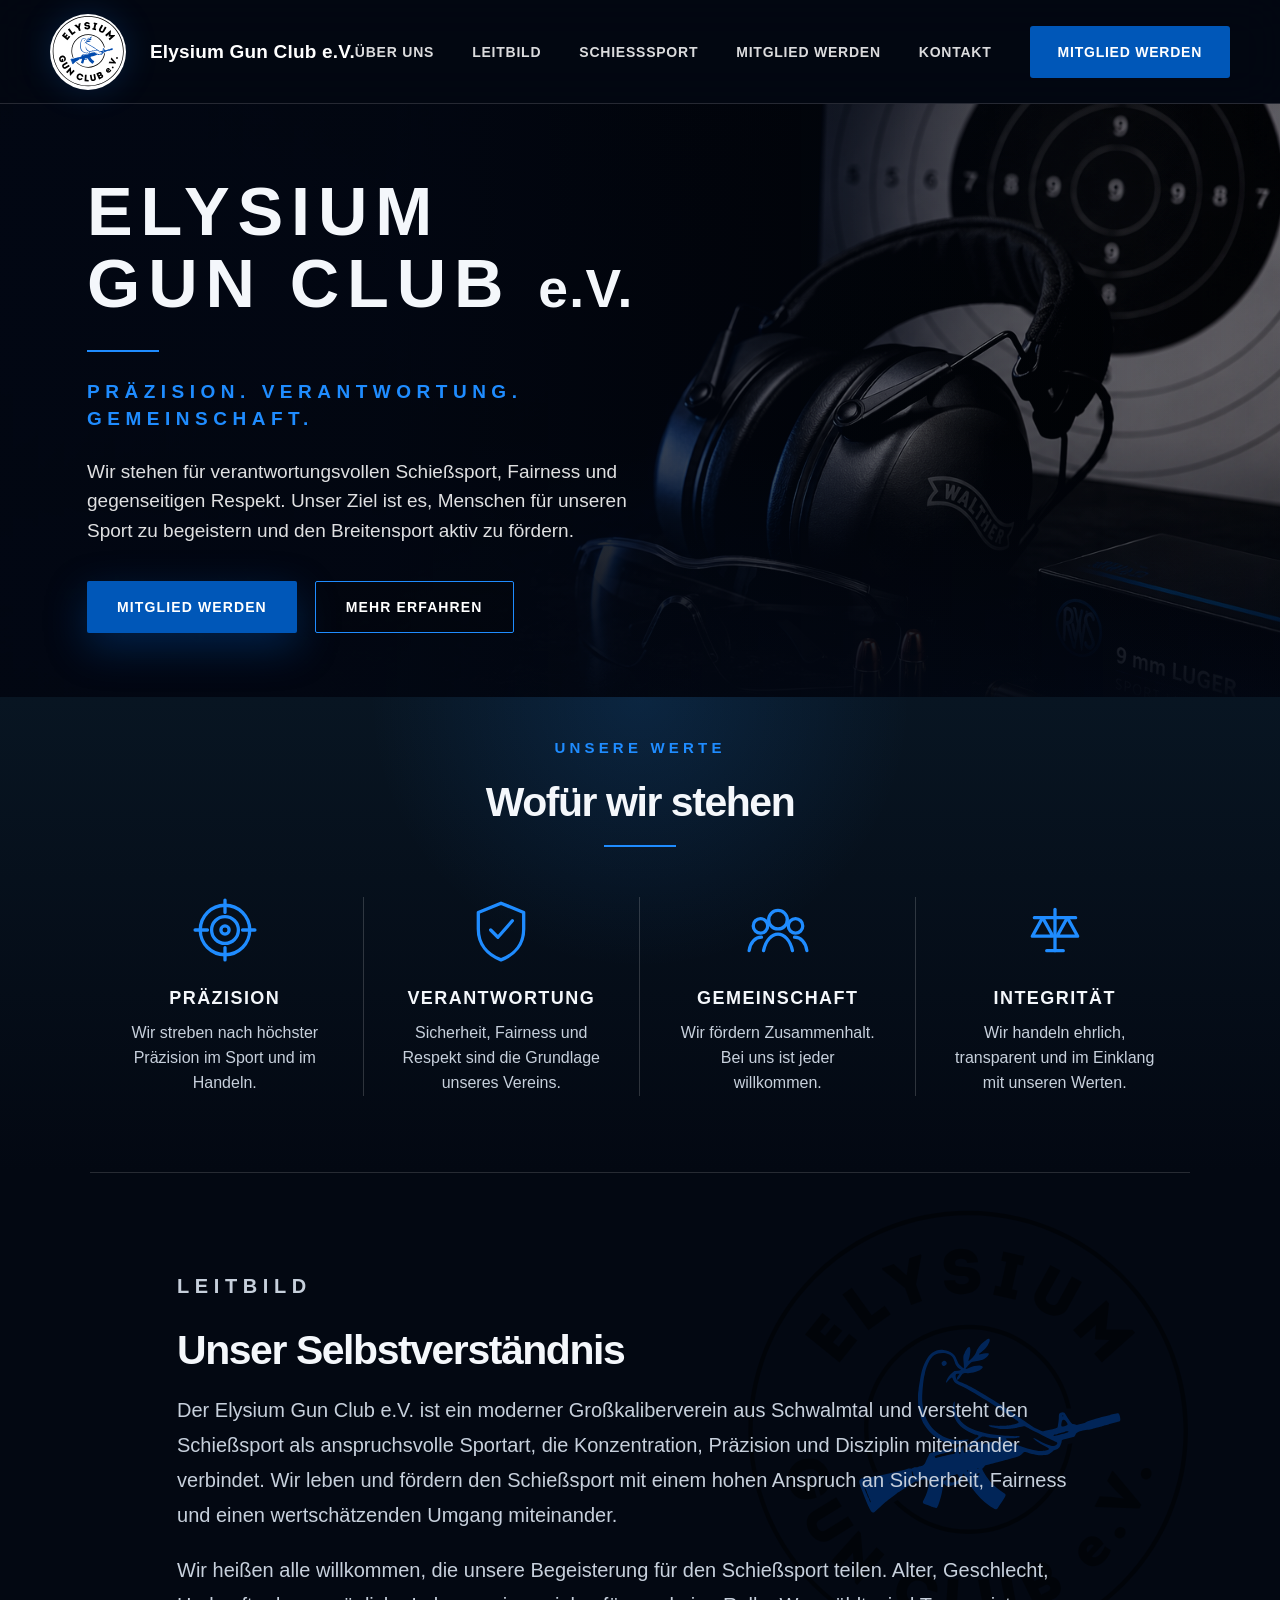
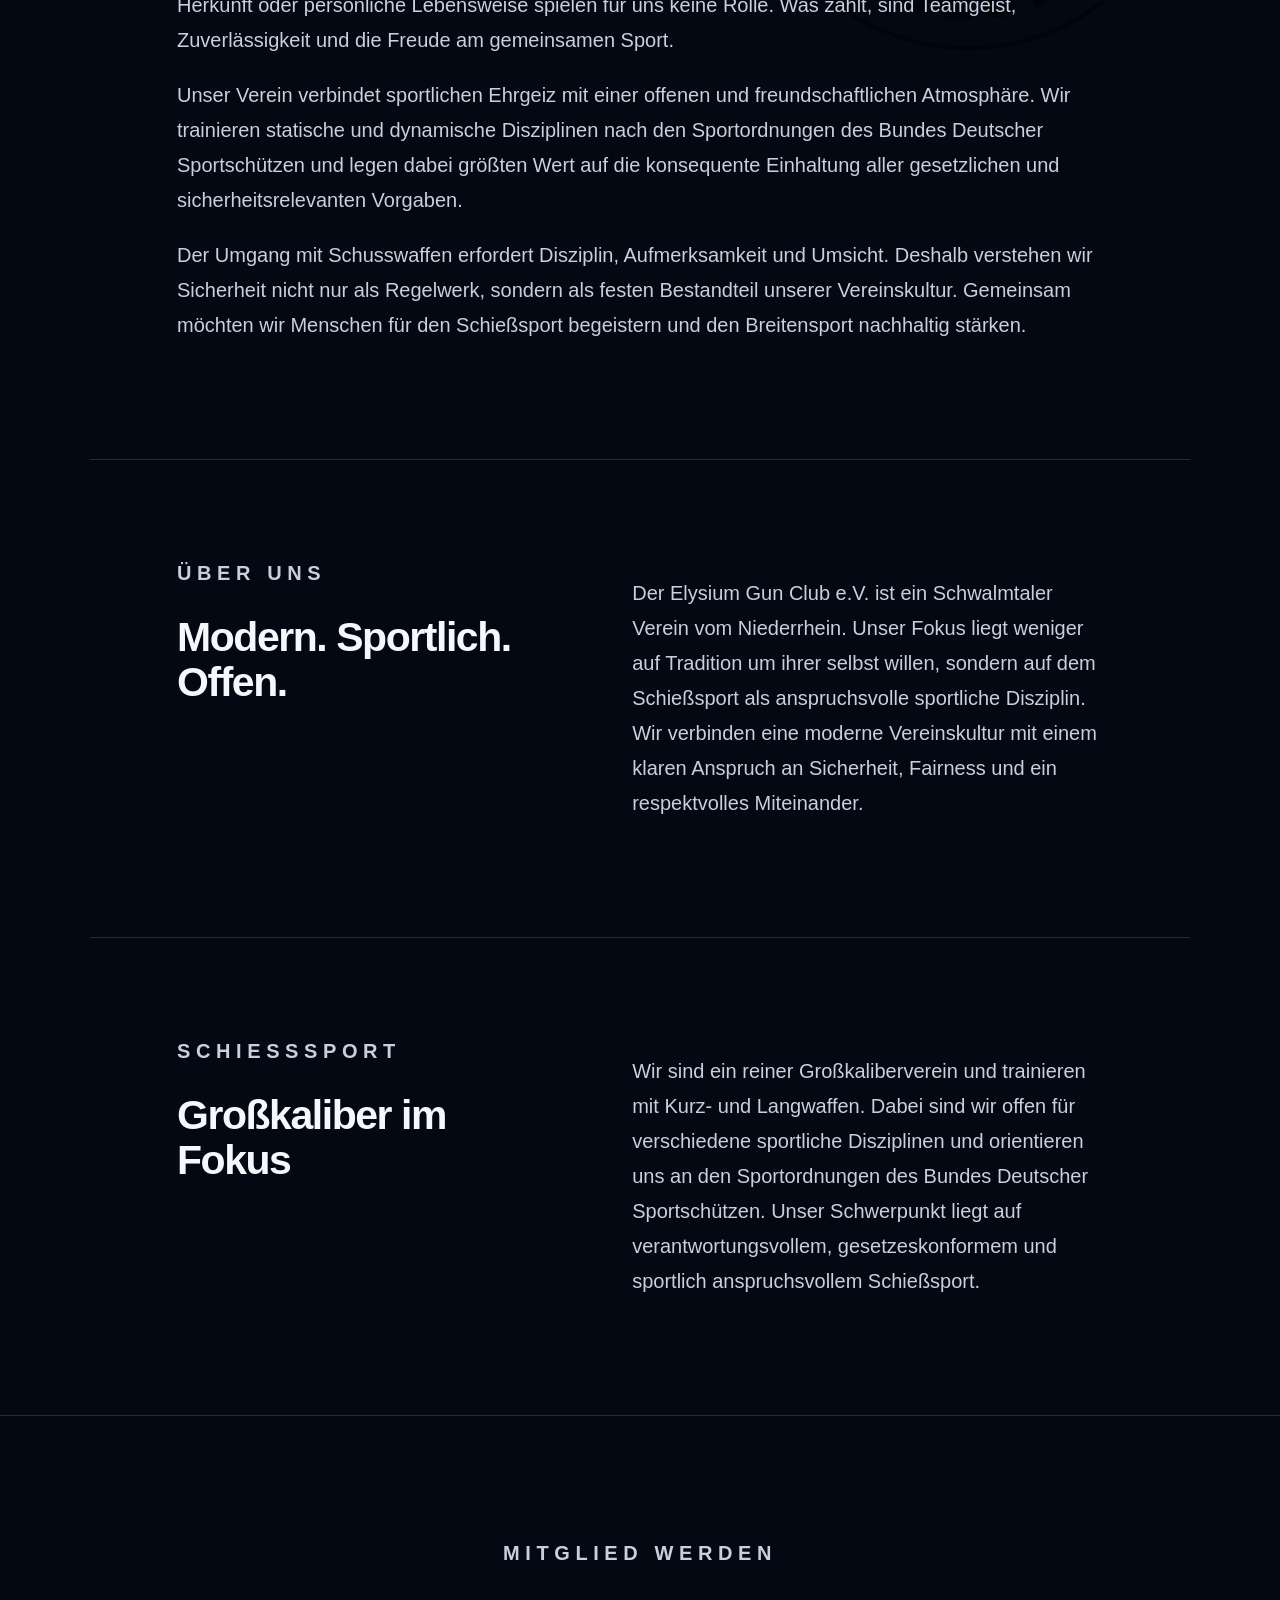
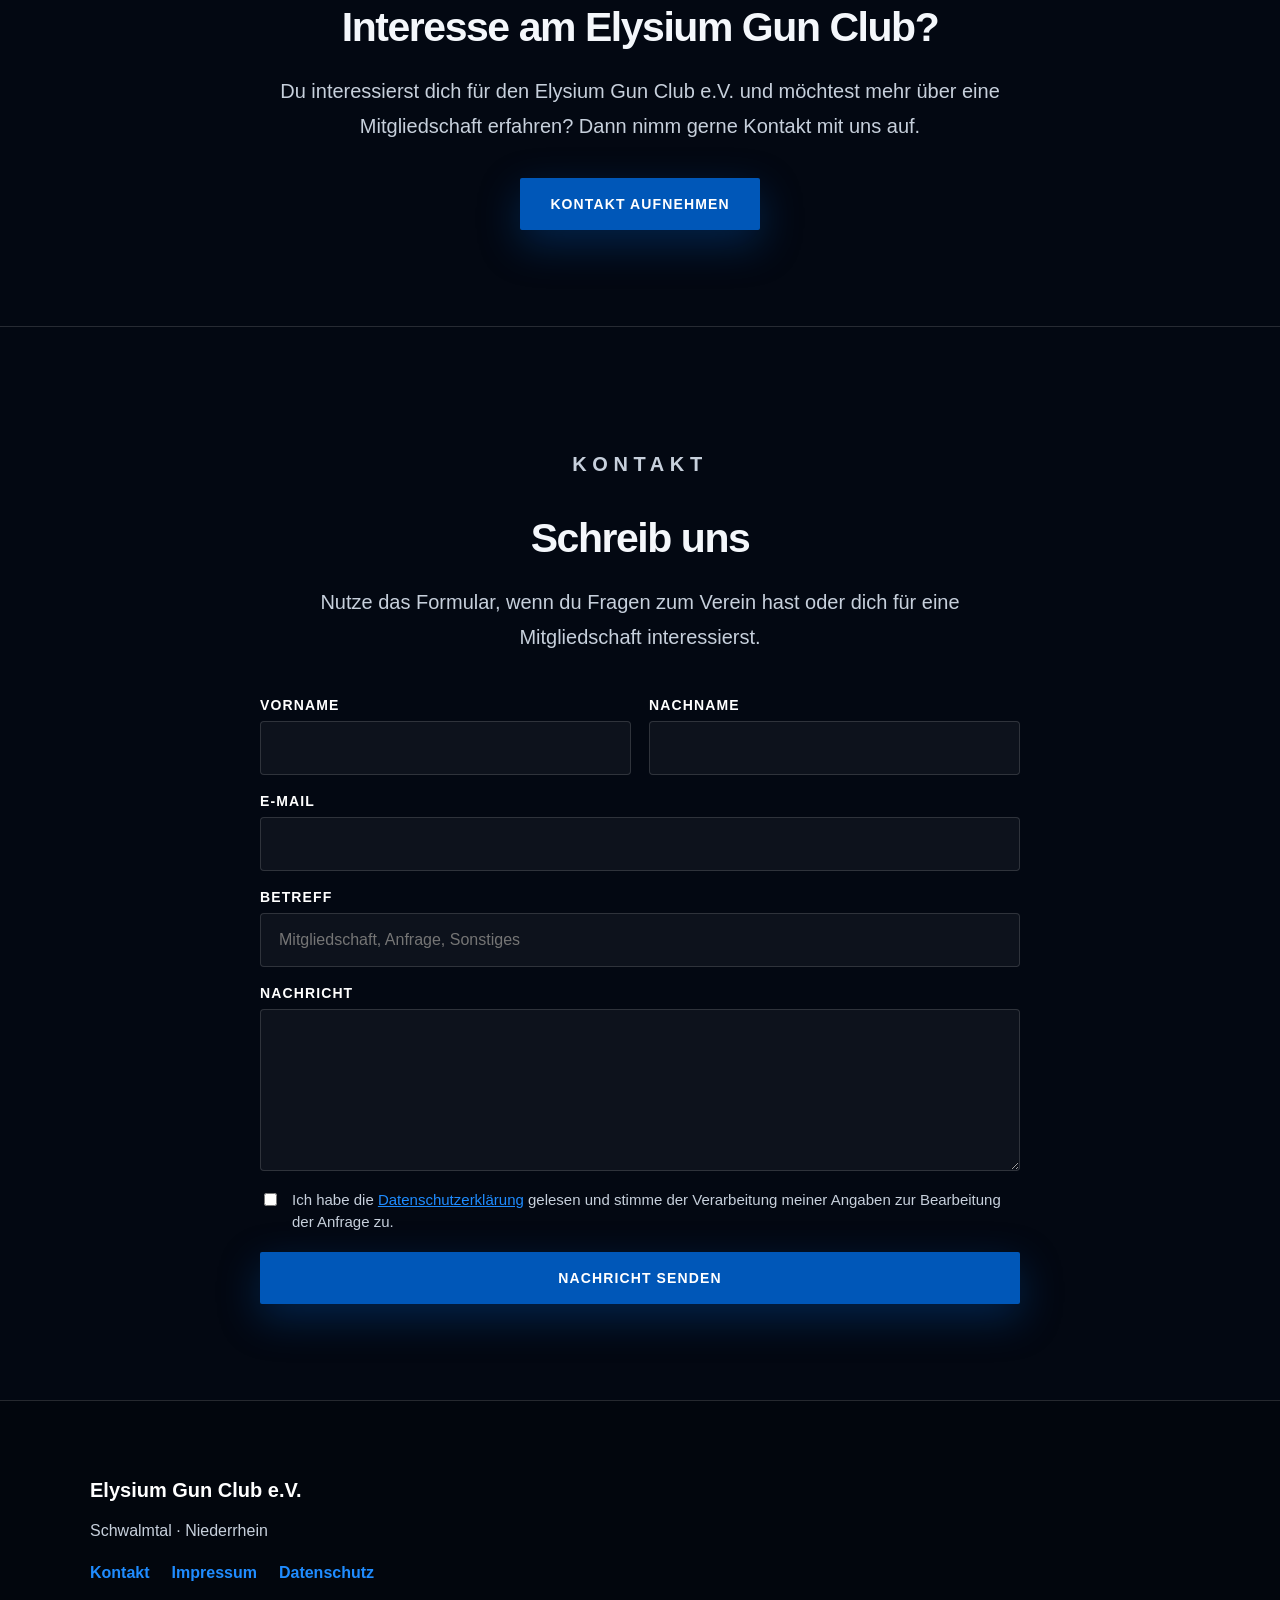
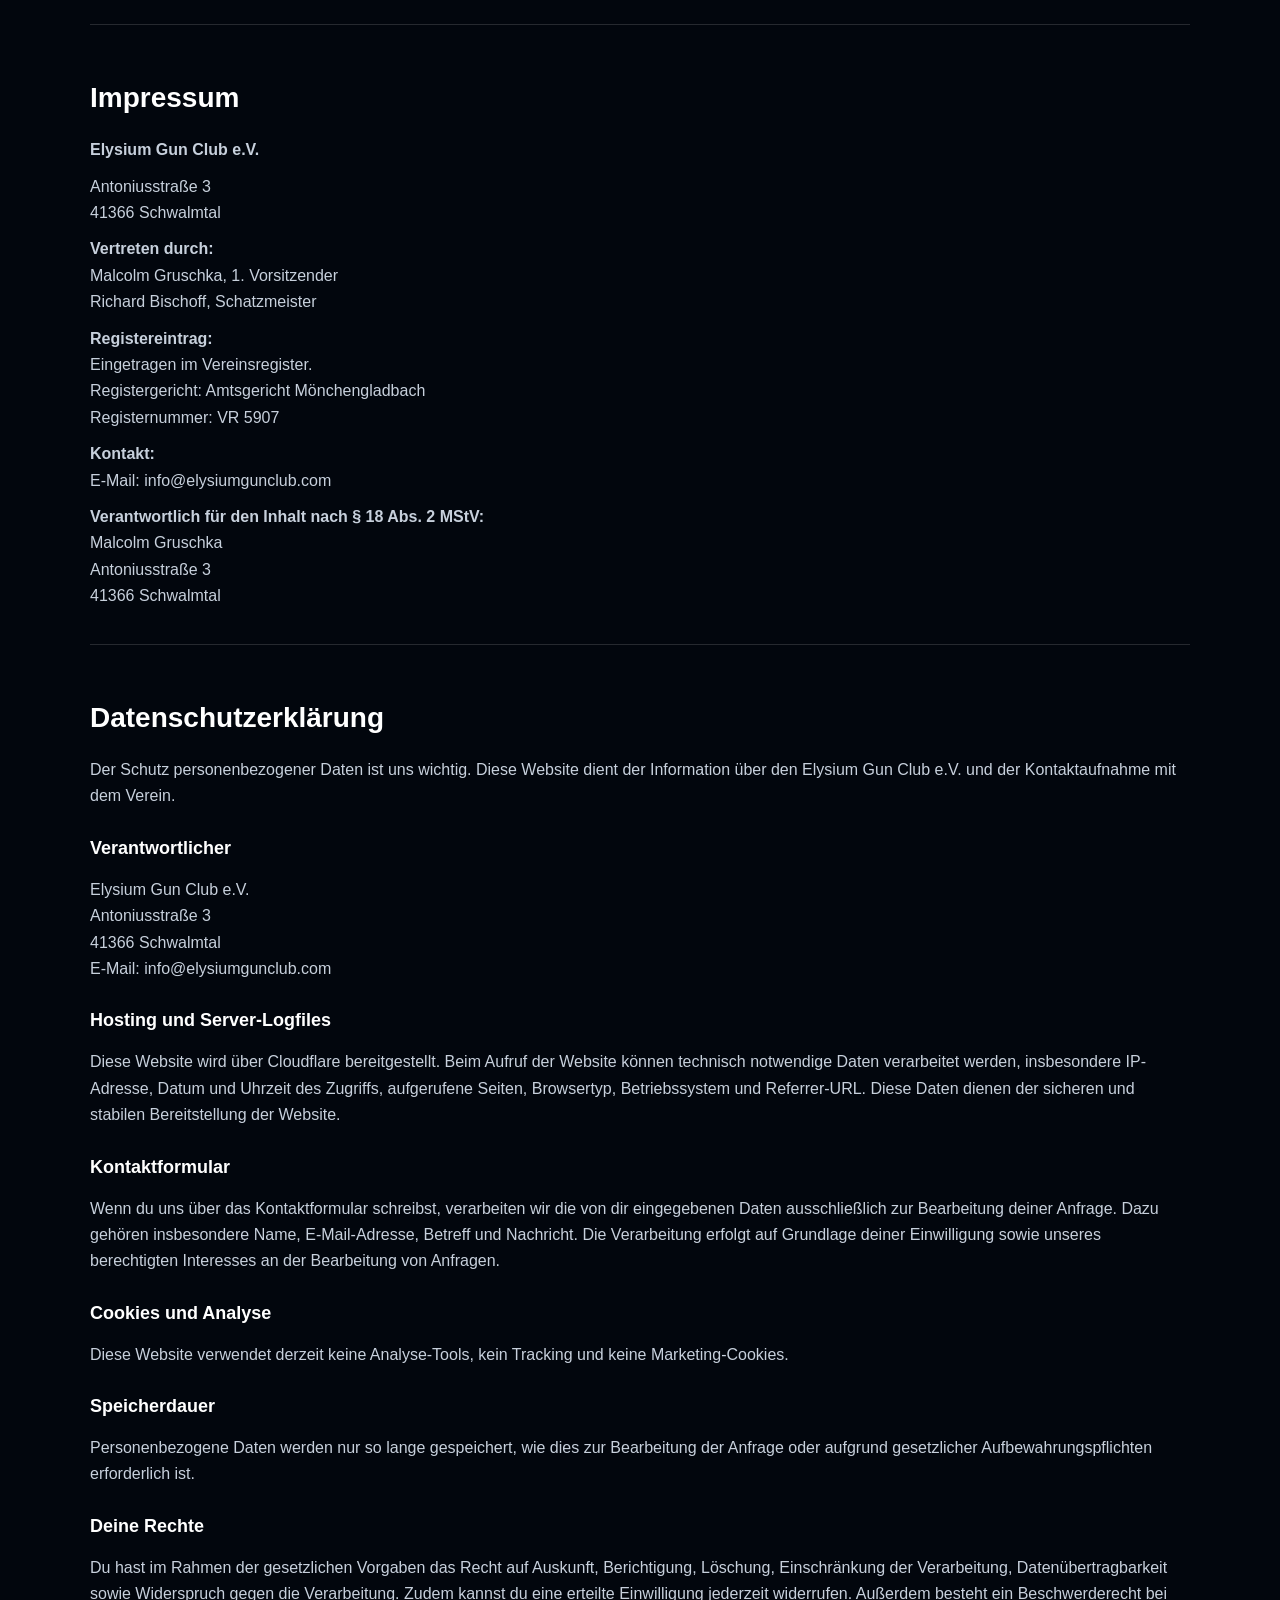
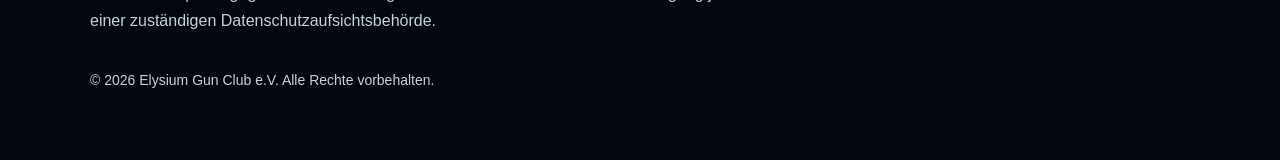
==== index.html @ 8d3fcb97 "Erste Version der Website" ====
<!DOCTYPE html>
<html lang="de">
<head>
  <meta charset="UTF-8" />
  <meta name="viewport" content="width=device-width, initial-scale=1.0" />
  <title>Elysium Gun Club e.V.</title>
  <link rel="icon" type="image/svg+xml" href="images/logo.svg?v=2">
<link rel="alternate icon" type="image/png" href="images/logo.png?v=2">
<link rel="apple-touch-icon" href="images/logo.png?v=2">

<meta property="og:title" content="Elysium Gun Club e.V.">
<meta property="og:description" content="Moderner Großkaliberverein aus Schwalmtal. Präzision. Verantwortung. Gemeinschaft.">
<meta property="og:image" content="https://elysiumgunclub.com/images/hero.webp">
<meta property="og:type" content="website">
<meta property="og:url" content="https://elysiumgunclub.com">
  <meta name="description" content="Elysium Gun Club e.V. – moderner Großkaliberverein aus Schwalmtal am Niederrhein." />
  <link rel="stylesheet" href="css/style.css" />
</head>

<body>
  <header class="site-header">
    <a href="#start" class="brand">
      <span class="brand-logo">
        <img src="images/logo.svg" alt="Logo des Elysium Gun Club e.V." />
      </span>
      <span class="brand-text">Elysium Gun Club e.V.</span>
    </a>

    <nav class="site-nav" aria-label="Hauptnavigation">
      <a href="#ueber-uns">Über uns</a>
      <a href="#leitbild">Leitbild</a>
      <a href="#schiesssport">Schießsport</a>
      <a href="#mitglied-werden">Mitglied werden</a>
      <a href="#kontakt">Kontakt</a>
      <a href="#kontakt" class="nav-button">Mitglied werden</a>
    </nav>
  </header>

  <main>
    <section id="start" class="hero">
      <div class="hero-media">
        <img src="images/hero.webp" alt="Schießsportausrüstung mit Zielscheibe, Gehörschutz und Schutzbrille" />
      </div>

      <div class="hero-content">
        <h1>ELYSIUM<br>GUN CLUB <span>e.V.</span></h1>
        <div class="hero-line"></div>

        <p class="hero-claim">Präzision. Verantwortung. Gemeinschaft.</p>

        <p class="hero-text">
          Wir stehen für verantwortungsvollen Schießsport, Fairness und gegenseitigen Respekt.
          Unser Ziel ist es, Menschen für unseren Sport zu begeistern und den Breitensport aktiv zu fördern.
        </p>

        <div class="hero-actions">
          <a href="#kontakt" class="button button-primary">Mitglied werden</a>
          <a href="#leitbild" class="button button-secondary">Mehr erfahren</a>
        </div>
      </div>
    </section>

    <section class="values">
      <p class="section-kicker">Unsere Werte</p>
      <h2>Wofür wir stehen</h2>
      <div class="section-line"></div>

      <div class="value-grid">
        <article class="value-card">
          <div class="value-icon">
            <svg viewBox="0 0 64 64" aria-hidden="true">
              <circle cx="32" cy="32" r="24"></circle>
              <circle cx="32" cy="32" r="13"></circle>
              <circle cx="32" cy="32" r="4"></circle>
              <path d="M32 3v12M32 49v12M3 32h12M49 32h12"></path>
            </svg>
          </div>
          <h3>Präzision</h3>
          <p>Wir streben nach höchster Präzision im Sport und im Handeln.</p>
        </article>

        <article class="value-card">
          <div class="value-icon">
            <svg viewBox="0 0 64 64" aria-hidden="true">
              <path d="M32 6l22 9v16c0 15-9 25-22 30C19 56 10 46 10 31V15l22-9z"></path>
              <path d="M22 32l7 7 14-16"></path>
            </svg>
          </div>
          <h3>Verantwortung</h3>
          <p>Sicherheit, Fairness und Respekt sind die Grundlage unseres Vereins.</p>
        </article>

        <article class="value-card">
          <div class="value-icon">
            <svg viewBox="0 0 64 64" aria-hidden="true">
              <circle cx="32" cy="22" r="9"></circle>
              <circle cx="15" cy="28" r="7"></circle>
              <circle cx="49" cy="28" r="7"></circle>
              <path d="M18 52c2-10 8-16 14-16s12 6 14 16"></path>
              <path d="M4 52c1-8 6-13 12-13"></path>
              <path d="M60 52c-1-8-6-13-12-13"></path>
            </svg>
          </div>
          <h3>Gemeinschaft</h3>
          <p>Wir fördern Zusammenhalt. Bei uns ist jeder willkommen.</p>
        </article>

        <article class="value-card">
          <div class="value-icon">
            <svg viewBox="0 0 64 64" aria-hidden="true">
              <path d="M12 20h40"></path>
              <path d="M32 12v40"></path>
              <path d="M20 20l-10 18h20L20 20z"></path>
              <path d="M44 20l-10 18h20L44 20z"></path>
              <path d="M24 52h16"></path>
            </svg>
          </div>
          <h3>Integrität</h3>
          <p>Wir handeln ehrlich, transparent und im Einklang mit unseren Werten.</p>
        </article>
      </div>
    </section>

    <section id="leitbild" class="content-section">
        <img class="section-watermark" src="images/logo.svg" alt="" aria-hidden="true" />
      <p class="section-kicker">Leitbild</p>
      <h2>Unser Selbstverständnis</h2>

      <p>
        Der Elysium Gun Club e.V. ist ein moderner Großkaliberverein aus Schwalmtal und versteht den Schießsport
        als anspruchsvolle Sportart, die Konzentration, Präzision und Disziplin miteinander verbindet.
        Wir leben und fördern den Schießsport mit einem hohen Anspruch an Sicherheit, Fairness und einen wertschätzenden Umgang miteinander.
      </p>

      <p>
        Wir heißen alle willkommen, die unsere Begeisterung für den Schießsport teilen. Alter, Geschlecht,
        Herkunft oder persönliche Lebensweise spielen für uns keine Rolle. Was zählt, sind Teamgeist,
        Zuverlässigkeit und die Freude am gemeinsamen Sport.
      </p>

      <p>
        Unser Verein verbindet sportlichen Ehrgeiz mit einer offenen und freundschaftlichen Atmosphäre.
        Wir trainieren statische und dynamische Disziplinen nach den Sportordnungen des Bundes Deutscher Sportschützen
        und legen dabei größten Wert auf die konsequente Einhaltung aller gesetzlichen und sicherheitsrelevanten Vorgaben.
      </p>

      <p>
        Der Umgang mit Schusswaffen erfordert Disziplin, Aufmerksamkeit und Umsicht.
        Deshalb verstehen wir Sicherheit nicht nur als Regelwerk, sondern als festen Bestandteil unserer Vereinskultur.
        Gemeinsam möchten wir Menschen für den Schießsport begeistern und den Breitensport nachhaltig stärken.
      </p>
    </section>

    <section id="ueber-uns" class="content-section split-section">
      <div>
        <p class="section-kicker">Über uns</p>
        <h2>Modern. Sportlich. Offen.</h2>
      </div>
      <p>
        Der Elysium Gun Club e.V. ist ein Schwalmtaler Verein vom Niederrhein.
        Unser Fokus liegt weniger auf Tradition um ihrer selbst willen, sondern auf dem Schießsport
        als anspruchsvolle sportliche Disziplin. Wir verbinden eine moderne Vereinskultur mit einem klaren Anspruch
        an Sicherheit, Fairness und ein respektvolles Miteinander.
      </p>
    </section>

    <section id="schiesssport" class="content-section split-section">
      <div>
        <p class="section-kicker">Schießsport</p>
        <h2>Großkaliber im Fokus</h2>
      </div>
      <p>
        Wir sind ein reiner Großkaliberverein und trainieren mit Kurz- und Langwaffen.
        Dabei sind wir offen für verschiedene sportliche Disziplinen und orientieren uns an den Sportordnungen
        des Bundes Deutscher Sportschützen. Unser Schwerpunkt liegt auf verantwortungsvollem,
        gesetzeskonformem und sportlich anspruchsvollem Schießsport.
      </p>
    </section>

    <section id="mitglied-werden" class="cta-section">
      <p class="section-kicker">Mitglied werden</p>
      <h2>Interesse am Elysium Gun Club?</h2>
      <p>
        Du interessierst dich für den Elysium Gun Club e.V. und möchtest mehr über eine Mitgliedschaft erfahren?
        Dann nimm gerne Kontakt mit uns auf.
      </p>
      <a href="#kontakt" class="button button-primary">Kontakt aufnehmen</a>
    </section>

    <section id="kontakt" class="contact-section">
      <p class="section-kicker">Kontakt</p>
      <h2>Schreib uns</h2>
      <p>
        Nutze das Formular, wenn du Fragen zum Verein hast oder dich für eine Mitgliedschaft interessierst.
      </p>

      <form class="contact-form" action="/api/contact" method="post">
        <div class="form-grid">
          <div class="form-row">
            <label for="firstname">Vorname</label>
            <input id="firstname" name="firstname" type="text" autocomplete="given-name" required />
          </div>

          <div class="form-row">
            <label for="lastname">Nachname</label>
            <input id="lastname" name="lastname" type="text" autocomplete="family-name" required />
          </div>
        </div>

        <div class="form-row">
          <label for="email">E-Mail</label>
          <input id="email" name="email" type="email" autocomplete="email" required />
        </div>

        <div class="form-row">
          <label for="topic">Betreff</label>
          <input id="topic" name="topic" type="text" placeholder="Mitgliedschaft, Anfrage, Sonstiges" />
        </div>

        <div class="form-row">
          <label for="message">Nachricht</label>
          <textarea id="message" name="message" rows="7" required></textarea>
        </div>

        <label class="privacy-check">
          <input type="checkbox" name="privacy" required />
          <span>Ich habe die <a href="#datenschutz">Datenschutzerklärung</a> gelesen und stimme der Verarbeitung meiner Angaben zur Bearbeitung der Anfrage zu.</span>
        </label>

        <button type="submit" class="button button-primary">Nachricht senden</button>
      </form>
    </section>

    <footer class="footer-section">
      <div class="footer-inner">
        <p class="footer-title">Elysium Gun Club e.V.</p>
        <p>Schwalmtal · Niederrhein</p>

        <div class="footer-links">
          <a href="#kontakt">Kontakt</a>
          <a href="#impressum">Impressum</a>
          <a href="#datenschutz">Datenschutz</a>
        </div>

        <section id="impressum" class="legal-section">
          <h2>Impressum</h2>

          <p><strong>Elysium Gun Club e.V.</strong></p>
          <p>Antoniusstraße 3<br />41366 Schwalmtal</p>

          <p><strong>Vertreten durch:</strong><br>
Malcolm Gruschka, 1. Vorsitzender<br>
Richard Bischoff, Schatzmeister
</p>

          <p><strong>Registereintrag:</strong><br />
            Eingetragen im Vereinsregister.<br />
            Registergericht: Amtsgericht Mönchengladbach<br />
            Registernummer: VR 5907
          </p>

          <p><strong>Kontakt:</strong><br />
            E-Mail: info@elysiumgunclub.com
          </p>

          <p><strong>Verantwortlich für den Inhalt nach § 18 Abs. 2 MStV:</strong><br />
            Malcolm Gruschka<br />
            Antoniusstraße 3<br />
            41366 Schwalmtal
          </p>
        </section>

        <section id="datenschutz" class="legal-section">
          <h2>Datenschutzerklärung</h2>

          <p>
            Der Schutz personenbezogener Daten ist uns wichtig. Diese Website dient der Information über den Elysium Gun Club e.V.
            und der Kontaktaufnahme mit dem Verein.
          </p>

          <h3>Verantwortlicher</h3>
          <p>
            Elysium Gun Club e.V.<br />
            Antoniusstraße 3<br />
            41366 Schwalmtal<br />
            E-Mail: info@elysiumgunclub.com
          </p>

          <h3>Hosting und Server-Logfiles</h3>
          <p>
            Diese Website wird über Cloudflare bereitgestellt. Beim Aufruf der Website können technisch notwendige Daten verarbeitet werden,
            insbesondere IP-Adresse, Datum und Uhrzeit des Zugriffs, aufgerufene Seiten, Browsertyp, Betriebssystem und Referrer-URL.
            Diese Daten dienen der sicheren und stabilen Bereitstellung der Website.
          </p>

          <h3>Kontaktformular</h3>
          <p>
            Wenn du uns über das Kontaktformular schreibst, verarbeiten wir die von dir eingegebenen Daten ausschließlich zur Bearbeitung
            deiner Anfrage. Dazu gehören insbesondere Name, E-Mail-Adresse, Betreff und Nachricht. Die Verarbeitung erfolgt auf Grundlage
            deiner Einwilligung sowie unseres berechtigten Interesses an der Bearbeitung von Anfragen.
          </p>

          <h3>Cookies und Analyse</h3>
          <p>
            Diese Website verwendet derzeit keine Analyse-Tools, kein Tracking und keine Marketing-Cookies.
          </p>

          <h3>Speicherdauer</h3>
          <p>
            Personenbezogene Daten werden nur so lange gespeichert, wie dies zur Bearbeitung der Anfrage oder aufgrund gesetzlicher
            Aufbewahrungspflichten erforderlich ist.
          </p>

          <h3>Deine Rechte</h3>
          <p>
            Du hast im Rahmen der gesetzlichen Vorgaben das Recht auf Auskunft, Berichtigung, Löschung, Einschränkung der Verarbeitung,
            Datenübertragbarkeit sowie Widerspruch gegen die Verarbeitung. Zudem kannst du eine erteilte Einwilligung jederzeit widerrufen.
            Außerdem besteht ein Beschwerderecht bei einer zuständigen Datenschutzaufsichtsbehörde.
          </p>
        </section>

        <p class="copyright">© 2026 Elysium Gun Club e.V. Alle Rechte vorbehalten.</p>
      </div>
    </footer>
  </main>
</body>
</html>
---- css/style.css ----
:root {
  --bg: #030812;
  --bg2: #071321;
  --blue: #0057b8;
  --blue-light: #1f8cff;
  --text: #f4f7fb;
  --muted: #c7d0dc;
  --line: rgba(255, 255, 255, 0.14);
}

* {
  box-sizing: border-box;
}

html {
  scroll-behavior: smooth;
}

body {
  margin: 0;
  font-family: -apple-system, BlinkMacSystemFont, "SF Pro Display", "Segoe UI", Arial, sans-serif;
  background: var(--bg);
  color: var(--text);
}

.site-header {
  position: fixed;
  inset: 0 0 auto 0;
  height: 104px;
  padding: 0 3.9vw;
  display: flex;
  align-items: center;
  justify-content: space-between;
  background: rgba(3, 8, 18, 0.84);
  backdrop-filter: blur(22px);
  border-bottom: 1px solid var(--line);
  z-index: 20;
}

.brand {
  display: flex;
  align-items: center;
  gap: 24px;
  color: white;
  text-decoration: none;
}

.brand-logo {
  width: 76px;
  height: 76px;
  display: flex;
  justify-content: center;
  align-items: center;
  background: white;
  border-radius: 50%;
  overflow: hidden;
  box-shadow: 0 0 34px rgba(31, 140, 255, 0.18);
}

.brand-logo img {
  width: 110%;
  height: 110%;
  object-fit: contain;
  display: block;
  transform: translateX(0.5px);
}

.brand-text {
  font-size: 19px;
  font-weight: 650;
  letter-spacing: 0.01em;
}

.site-nav {
  display: flex;
  align-items: center;
  gap: 38px;
}

.site-nav a {
  color: rgba(255, 255, 255, 0.86);
  text-decoration: none;
  font-size: 14px;
  font-weight: 700;
  text-transform: uppercase;
  letter-spacing: 0.055em;
}

.site-nav a:hover {
  color: white;
}

.nav-button {
  padding: 18px 28px;
  background: var(--blue);
  color: white !important;
  border-radius: 3px;
}

.hero {
  position: relative;
  min-height: 690px;
  padding: 176px 0 64px;
  overflow: hidden;
  background: #020712;
}

.hero-media {
  position: absolute;
  inset: 104px 0 0 0;
  z-index: 1;
}

.hero-media img {
  width: 100%;
  height: 100%;
  object-fit: cover;
  object-position: 70% center;
  display: block;
  filter: saturate(0.9) contrast(1.06) brightness(0.84);
}

.hero-media::before {
  content: "";
  position: absolute;
  inset: 0;
  z-index: 2;
  background:
    linear-gradient(90deg, rgba(2, 7, 18, 0.99) 0%, rgba(2, 7, 18, 0.93) 30%, rgba(2, 7, 18, 0.58) 55%, rgba(2, 7, 18, 0.10) 100%),
    linear-gradient(180deg, rgba(2, 7, 18, 0.18) 0%, rgba(2, 7, 18, 0.10) 56%, rgba(2, 7, 18, 0.96) 100%);
}

.hero-content {
  position: relative;
  z-index: 3;
  width: min(650px, 88vw);
  margin-left: 6.8vw;
}

.section-kicker {
  margin: 0 0 24px;
  color: var(--blue-light);
  font-size: 15px;
  font-weight: 800;
  text-transform: uppercase;
  letter-spacing: 0.28em;
}

h1 {
  margin: 0;
  font-size: clamp(54px, 5.35vw, 84px);
  line-height: 1.05;
  font-weight: 800;
  text-transform: uppercase;
  letter-spacing: 0.115em;
}

h1 span {
  font-size: 0.78em;
  text-transform: none;
  letter-spacing: 0.025em;
}

.hero-line,
.section-line {
  width: 72px;
  height: 2px;
  margin: 30px 0 26px;
  background: var(--blue-light);
}

.hero-claim {
  margin: 0 0 24px;
  color: var(--blue-light);
  font-size: 19px;
  line-height: 1.45;
  font-weight: 800;
  text-transform: uppercase;
  letter-spacing: 0.29em;
}

.hero-text {
  margin: 0;
  max-width: 570px;
  color: rgba(255, 255, 255, 0.88);
  font-size: 19px;
  line-height: 1.55;
}

.hero-actions {
  margin-top: 36px;
  display: flex;
  gap: 18px;
}

.button {
  display: inline-flex;
  align-items: center;
  justify-content: center;
  min-width: 180px;
  min-height: 52px;
  padding: 0 30px;
  text-decoration: none;
  color: white;
  font-size: 14px;
  font-weight: 800;
  text-transform: uppercase;
  letter-spacing: 0.08em;
  border-radius: 2px;
  border: 0;
  cursor: pointer;
}

.button-primary {
  background: var(--blue);
  box-shadow: 0 14px 40px rgba(0, 87, 184, 0.34);
}

.button-secondary {
  border: 1px solid var(--blue-light);
  background: rgba(0, 0, 0, 0.18);
}

.values {
  padding: 42px 6.8vw 76px;
  background:
    radial-gradient(circle at 50% 0%, rgba(31, 140, 255, 0.14), transparent 34%),
    linear-gradient(180deg, #081522 0%, #030812 100%);
  text-align: center;
}

.values h2,
.content-section h2,
.cta-section h2,
.contact-section h2 {
  margin: 0;
  font-size: clamp(34px, 3.2vw, 50px);
  line-height: 1.1;
  letter-spacing: -0.035em;
}

.values .section-line {
  margin: 20px auto 50px;
}

.value-grid {
  display: grid;
  grid-template-columns: repeat(4, 1fr);
  max-width: 1180px;
  margin: 0 auto;
}

.value-card {
  padding: 0 38px;
  border-right: 1px solid rgba(255, 255, 255, 0.17);
}

.value-card:last-child {
  border-right: 0;
}

.value-icon {
  width: 66px;
  height: 66px;
  margin: 0 auto 25px;
  color: var(--blue-light);
}

.value-icon svg {
  width: 100%;
  height: 100%;
  fill: none;
  stroke: currentColor;
  stroke-width: 3.2;
  stroke-linecap: round;
  stroke-linejoin: round;
}

.value-card h3 {
  margin: 0 0 12px;
  font-size: 18px;
  text-transform: uppercase;
  letter-spacing: 0.08em;
}

.value-card p {
  margin: 0;
  color: var(--muted);
  font-size: 16px;
  line-height: 1.55;
}

.content-section,
.cta-section,
.contact-section {
  padding: 96px 6.8vw;
  background: #030812;
  border-top: 1px solid var(--line);
}

.content-section {
  max-width: 1100px;
  margin: 0 auto;
}

.content-section p,
.cta-section p,
.contact-section p {
  color: var(--muted);
  font-size: 20px;
  line-height: 1.75;
}

.split-section {
  display: grid;
  grid-template-columns: 0.9fr 1.1fr;
  gap: 70px;
}

.cta-section,
.contact-section {
  text-align: center;
}

.cta-section p,
.contact-section p {
  max-width: 760px;
  margin: 24px auto 34px;
}

.contact-form {
  width: min(760px, 100%);
  margin: 42px auto 0;
  display: grid;
  gap: 18px;
  text-align: left;
}

.form-grid {
  display: grid;
  grid-template-columns: 1fr 1fr;
  gap: 18px;
}

.form-row {
  display: grid;
  gap: 8px;
}

.form-row label {
  color: white;
  font-size: 14px;
  font-weight: 750;
  text-transform: uppercase;
  letter-spacing: 0.08em;
}

.form-row input,
.form-row textarea {
  width: 100%;
  padding: 17px 18px;
  border: 1px solid rgba(255, 255, 255, 0.14);
  border-radius: 4px;
  background: rgba(255, 255, 255, 0.045);
  color: white;
  font: inherit;
  outline: none;
}

.form-row input:focus,
.form-row textarea:focus {
  border-color: var(--blue-light);
  box-shadow: 0 0 0 3px rgba(31, 140, 255, 0.16);
}

.form-row textarea {
  resize: vertical;
}

.privacy-check {
  display: flex;
  gap: 12px;
  align-items: flex-start;
  color: var(--muted);
  font-size: 15px;
  line-height: 1.5;
}

.privacy-check input {
  margin-top: 4px;
}

.privacy-check a {
  color: var(--blue-light);
}

.footer-section {
  padding: 58px 6.8vw;
  background: #02060d;
  color: var(--muted);
  border-top: 1px solid var(--line);
}

.footer-inner {
  max-width: 1100px;
  margin: 0 auto;
}

.footer-title {
  color: white;
  font-size: 20px;
  font-weight: 750;
}

.footer-links {
  display: flex;
  gap: 22px;
  margin: 24px 0 42px;
  flex-wrap: wrap;
}

.footer-links a {
  color: var(--blue-light);
  text-decoration: none;
  font-weight: 700;
}

.legal-section {
  padding-top: 34px;
  margin-top: 34px;
  border-top: 1px solid var(--line);
}

.legal-section h2 {
  color: white;
  font-size: 28px;
}

.legal-section h3 {
  color: white;
  margin-top: 28px;
  font-size: 18px;
}

.legal-section p {
  margin: 10px 0;
  line-height: 1.65;
}

.copyright {
  margin-top: 38px;
  font-size: 14px;
}

@media (max-width: 980px) {
  .site-header {
    height: auto;
    padding: 18px 5vw;
    flex-direction: column;
    align-items: flex-start;
    gap: 16px;
  }

  .site-nav {
    width: 100%;
    overflow-x: auto;
    gap: 22px;
    padding-bottom: 4px;
  }

  .nav-button {
    display: none;
  }

  .hero {
    padding-top: 190px;
  }

  .hero-media {
    inset: 120px 0 0 0;
  }

  .hero-media::before {
    background:
      linear-gradient(90deg, rgba(2, 7, 18, 0.96) 0%, rgba(2, 7, 18, 0.75) 100%),
      linear-gradient(180deg, rgba(2, 7, 18, 0.1), rgba(2, 7, 18, 0.96));
  }

  .value-grid {
    grid-template-columns: 1fr 1fr;
    gap: 42px 0;
  }

  .value-card:nth-child(2) {
    border-right: 0;
  }

  .split-section {
    grid-template-columns: 1fr;
    gap: 24px;
  }
}

@media (max-width: 620px) {
  .brand-logo {
    width: 58px;
    height: 58px;
  }

  .brand-text {
    font-size: 16px;
  }

  .site-nav a {
    font-size: 12px;
  }

  .hero-content {
    margin-left: 5vw;
  }

  h1 {
    font-size: 44px;
    letter-spacing: 0.055em;
  }

  .hero-claim {
    font-size: 15px;
    letter-spacing: 0.16em;
  }

  .hero-actions {
    flex-direction: column;
    align-items: flex-start;
  }

  .value-grid,
  .form-grid {
    grid-template-columns: 1fr;
  }

  .value-card {
    border-right: 0;
    border-bottom: 1px solid var(--line);
    padding: 0 0 34px;
  }

  .value-card:last-child {
    border-bottom: 0;
  }
}.content-section {
  position: relative;
  overflow: hidden;
}

.content-section > *:not(.section-watermark) {
  position: relative;
  z-index: 2;
}

.section-watermark {
  position: absolute;
  right: -40px;
  top: 0px;
  width: 520px;
  max-width: 55vw;
  opacity: 0.45;
  z-index: 1;
  pointer-events: none;
  user-select: none;
}

@media (max-width: 820px) {
  .section-watermark {
    display: none;
  }
}/* ===========================
   404 PAGE
=========================== */

.error-page{
    min-height:100vh;
    display:flex;
    flex-direction:column;
    justify-content:center;
    align-items:center;

    text-align:center;

    padding:60px 30px;

    background:
    radial-gradient(circle at top,
    rgba(31,140,255,.12),
    transparent 40%),
    #030812;
}

.error-logo{

    width:333px;
    margin-bottom:34px;

    opacity:.92;
}

.error-page h1{

    font-size:110px;

    margin:0;

    color:white;

    letter-spacing:-3px;
}

.error-page h2{

    margin:12px 0 18px;

    font-size:36px;

    color:white;
}

.error-page p{

    max-width:620px;

    color:var(--muted);

    font-size:20px;

    line-height:1.7;

    margin-bottom:42px;
}
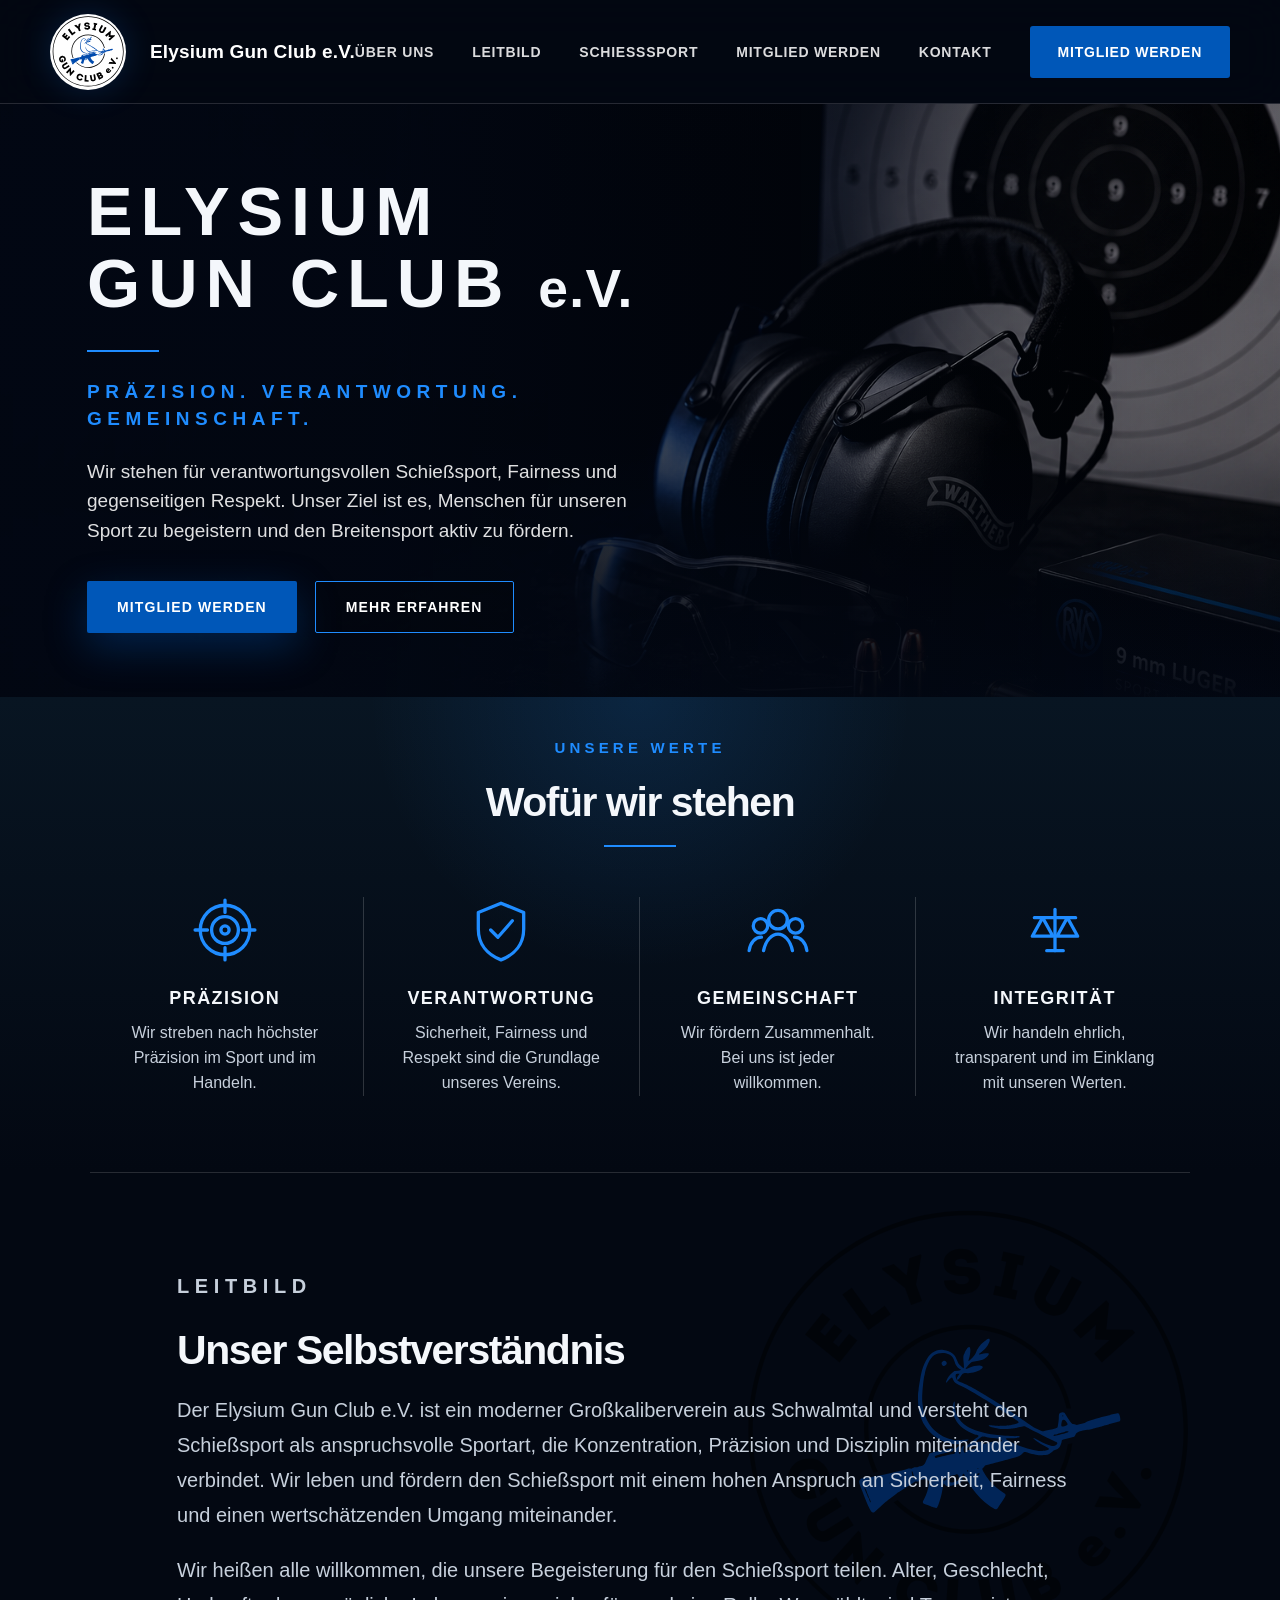
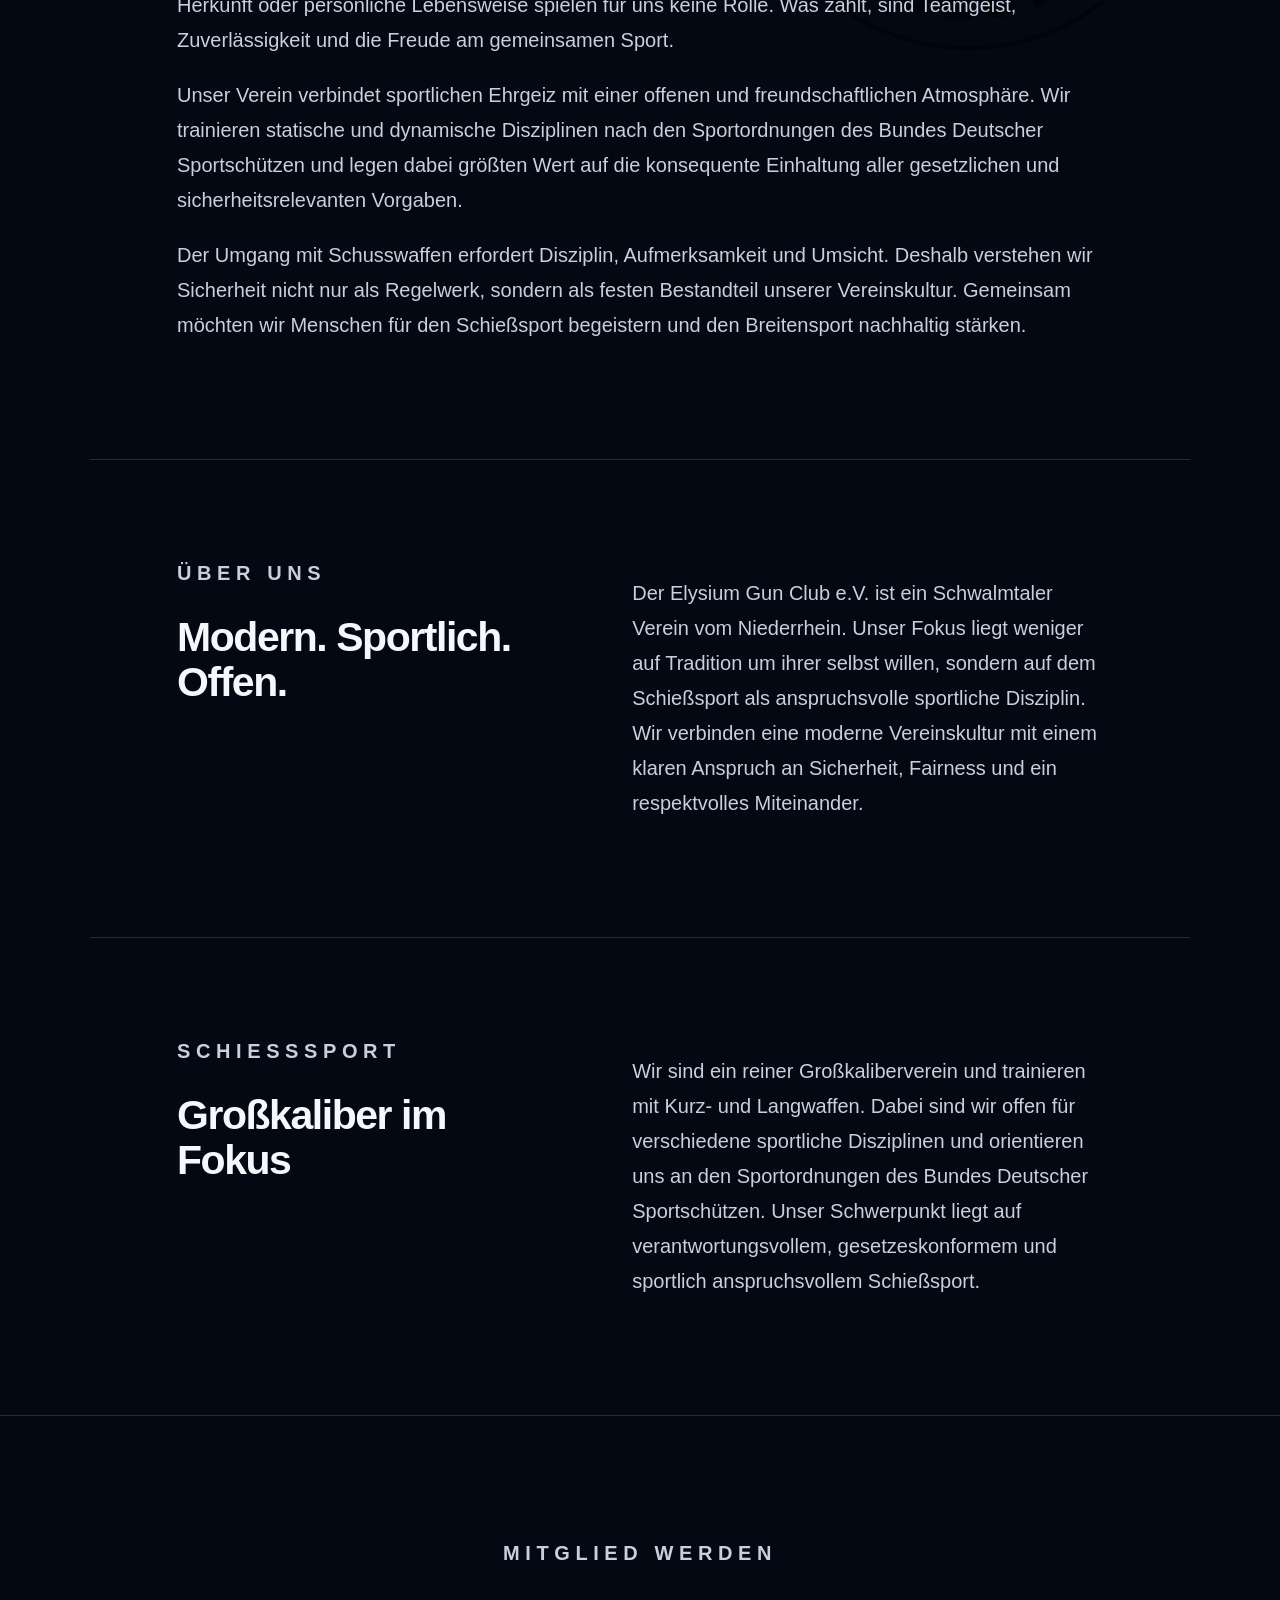
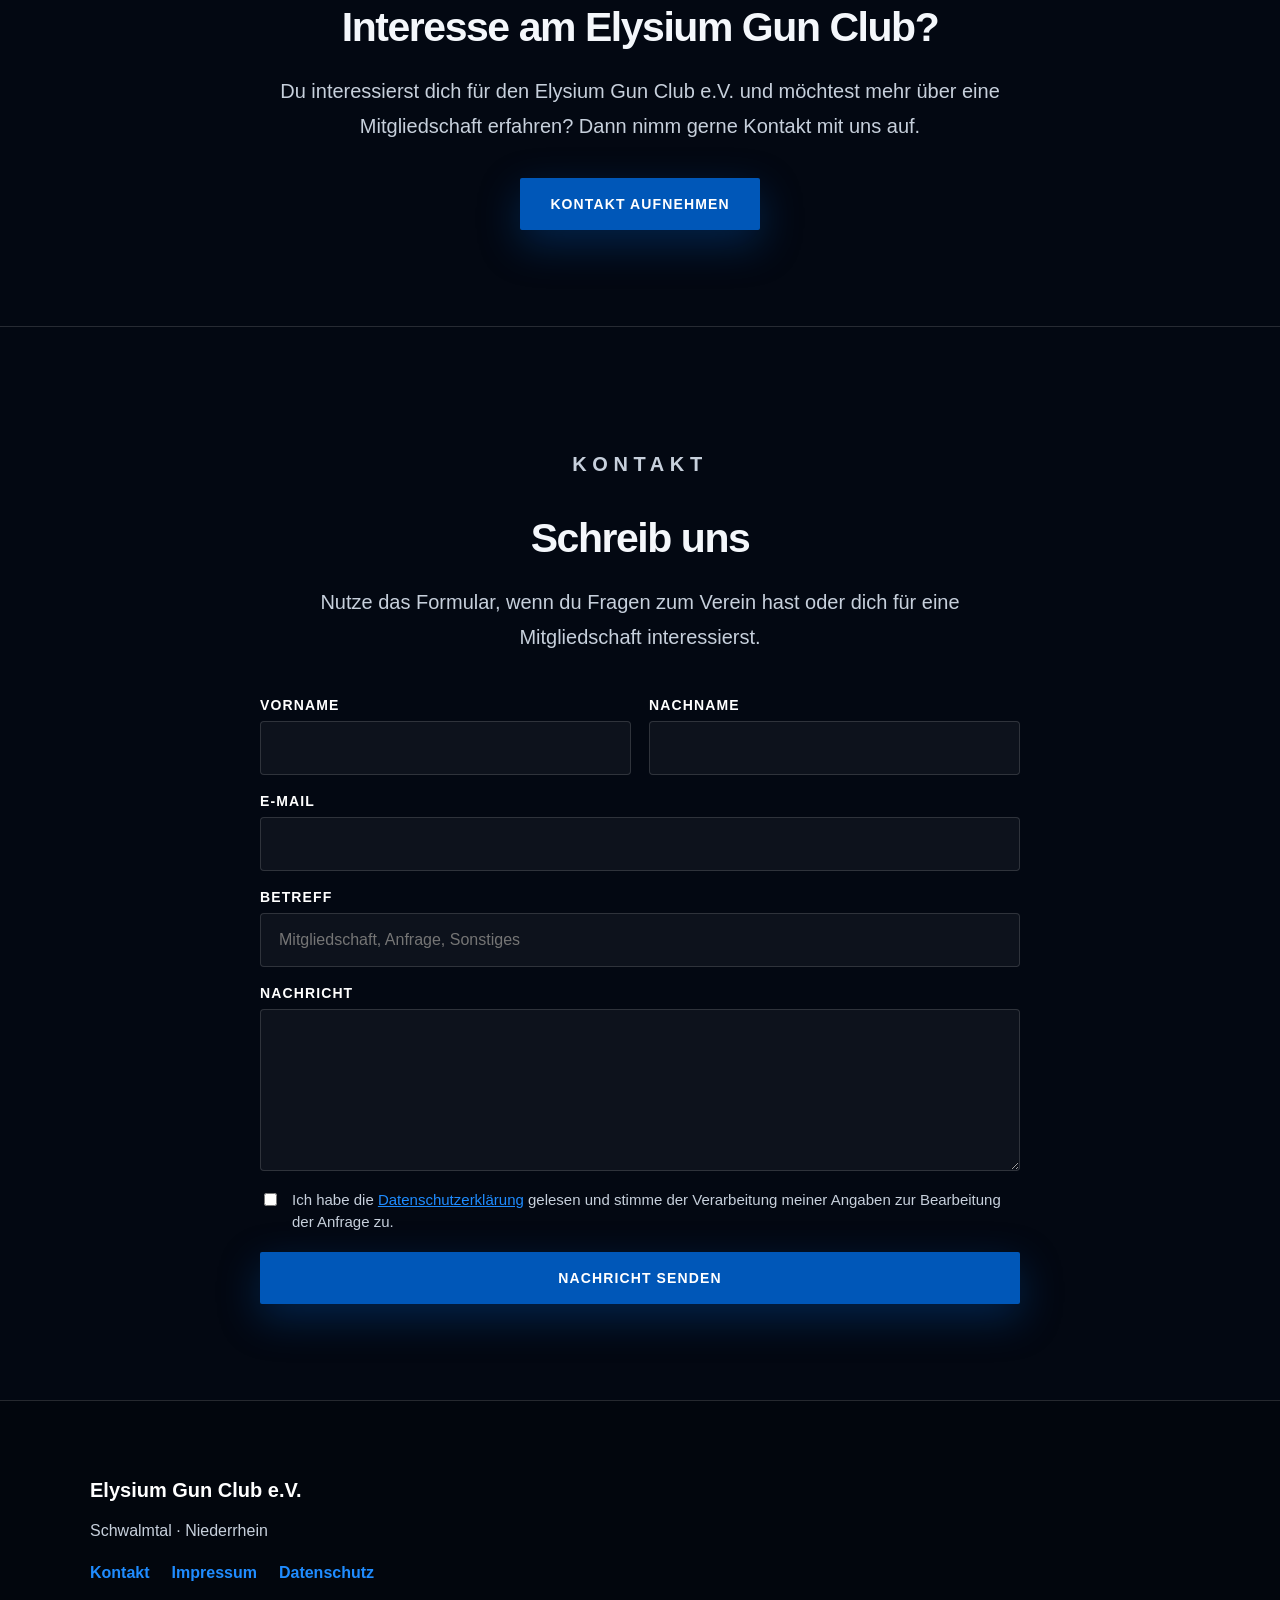
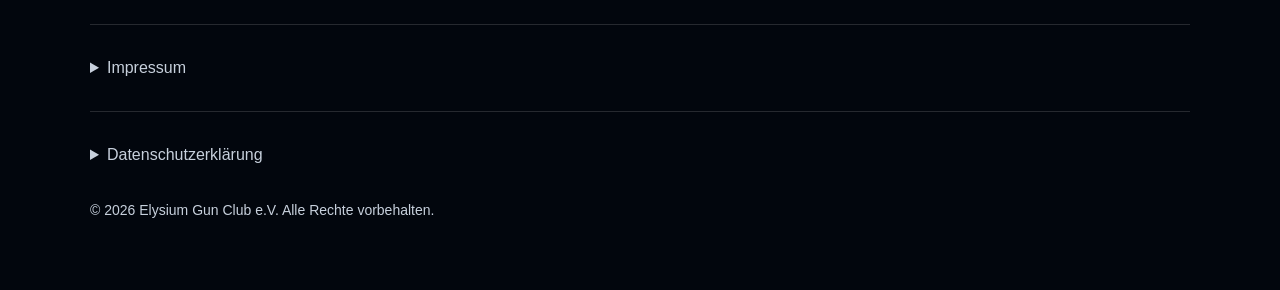
==== commit affb7917: "Improve legal footer and privacy policy" ====
--- a/index.html
+++ b/index.html
@@ -5,14 +5,14 @@
   <meta name="viewport" content="width=device-width, initial-scale=1.0" />
   <title>Elysium Gun Club e.V.</title>
   <link rel="icon" type="image/svg+xml" href="images/logo.svg?v=2">
-<link rel="alternate icon" type="image/png" href="images/logo.png?v=2">
-<link rel="apple-touch-icon" href="images/logo.png?v=2">
-
-<meta property="og:title" content="Elysium Gun Club e.V.">
-<meta property="og:description" content="Moderner Großkaliberverein aus Schwalmtal. Präzision. Verantwortung. Gemeinschaft.">
-<meta property="og:image" content="https://elysiumgunclub.com/images/hero.webp">
-<meta property="og:type" content="website">
-<meta property="og:url" content="https://elysiumgunclub.com">
+  <link rel="alternate icon" type="image/png" href="images/logo.png?v=2">
+  <link rel="apple-touch-icon" href="images/logo.png?v=2">
+
+  <meta property="og:title" content="Elysium Gun Club e.V.">
+  <meta property="og:description" content="Moderner Großkaliberverein aus Schwalmtal. Präzision. Verantwortung. Gemeinschaft.">
+  <meta property="og:image" content="https://elysiumgunclub.com/images/hero.webp">
+  <meta property="og:type" content="website">
+  <meta property="og:url" content="https://elysiumgunclub.com">
   <meta name="description" content="Elysium Gun Club e.V. – moderner Großkaliberverein aus Schwalmtal am Niederrhein." />
   <link rel="stylesheet" href="css/style.css" />
 </head>
@@ -122,7 +122,7 @@
     </section>
 
     <section id="leitbild" class="content-section">
-        <img class="section-watermark" src="images/logo.svg" alt="" aria-hidden="true" />
+      <img class="section-watermark" src="images/logo.svg" alt="" aria-hidden="true" />
       <p class="section-kicker">Leitbild</p>
       <h2>Unser Selbstverständnis</h2>
 
@@ -194,7 +194,7 @@
         Nutze das Formular, wenn du Fragen zum Verein hast oder dich für eine Mitgliedschaft interessierst.
       </p>
 
-      <form class="contact-form" action="/api/contact" method="post">
+      <form class="contact-form" action="/api/contact" method="post" accept-charset="UTF-8">
         <div class="form-grid">
           <div class="form-row">
             <label for="firstname">Vorname</label>
@@ -236,92 +236,193 @@
         <p class="footer-title">Elysium Gun Club e.V.</p>
         <p>Schwalmtal · Niederrhein</p>
 
-        <div class="footer-links">
+        <nav class="footer-links" aria-label="Rechtliche Hinweise und Kontakt">
           <a href="#kontakt">Kontakt</a>
           <a href="#impressum">Impressum</a>
           <a href="#datenschutz">Datenschutz</a>
-        </div>
-
-        <section id="impressum" class="legal-section">
-          <h2>Impressum</h2>
-
-          <p><strong>Elysium Gun Club e.V.</strong></p>
-          <p>Antoniusstraße 3<br />41366 Schwalmtal</p>
-
-          <p><strong>Vertreten durch:</strong><br>
-Malcolm Gruschka, 1. Vorsitzender<br>
-Richard Bischoff, Schatzmeister
-</p>
-
-          <p><strong>Registereintrag:</strong><br />
-            Eingetragen im Vereinsregister.<br />
-            Registergericht: Amtsgericht Mönchengladbach<br />
-            Registernummer: VR 5907
-          </p>
-
-          <p><strong>Kontakt:</strong><br />
-            E-Mail: info@elysiumgunclub.com
-          </p>
-
-          <p><strong>Verantwortlich für den Inhalt nach § 18 Abs. 2 MStV:</strong><br />
-            Malcolm Gruschka<br />
-            Antoniusstraße 3<br />
-            41366 Schwalmtal
-          </p>
-        </section>
-
-        <section id="datenschutz" class="legal-section">
-          <h2>Datenschutzerklärung</h2>
-
-          <p>
-            Der Schutz personenbezogener Daten ist uns wichtig. Diese Website dient der Information über den Elysium Gun Club e.V.
-            und der Kontaktaufnahme mit dem Verein.
-          </p>
-
-          <h3>Verantwortlicher</h3>
-          <p>
-            Elysium Gun Club e.V.<br />
-            Antoniusstraße 3<br />
-            41366 Schwalmtal<br />
-            E-Mail: info@elysiumgunclub.com
-          </p>
-
-          <h3>Hosting und Server-Logfiles</h3>
-          <p>
-            Diese Website wird über Cloudflare bereitgestellt. Beim Aufruf der Website können technisch notwendige Daten verarbeitet werden,
-            insbesondere IP-Adresse, Datum und Uhrzeit des Zugriffs, aufgerufene Seiten, Browsertyp, Betriebssystem und Referrer-URL.
-            Diese Daten dienen der sicheren und stabilen Bereitstellung der Website.
-          </p>
-
-          <h3>Kontaktformular</h3>
-          <p>
-            Wenn du uns über das Kontaktformular schreibst, verarbeiten wir die von dir eingegebenen Daten ausschließlich zur Bearbeitung
-            deiner Anfrage. Dazu gehören insbesondere Name, E-Mail-Adresse, Betreff und Nachricht. Die Verarbeitung erfolgt auf Grundlage
-            deiner Einwilligung sowie unseres berechtigten Interesses an der Bearbeitung von Anfragen.
-          </p>
-
-          <h3>Cookies und Analyse</h3>
-          <p>
-            Diese Website verwendet derzeit keine Analyse-Tools, kein Tracking und keine Marketing-Cookies.
-          </p>
-
-          <h3>Speicherdauer</h3>
-          <p>
-            Personenbezogene Daten werden nur so lange gespeichert, wie dies zur Bearbeitung der Anfrage oder aufgrund gesetzlicher
-            Aufbewahrungspflichten erforderlich ist.
-          </p>
-
-          <h3>Deine Rechte</h3>
-          <p>
-            Du hast im Rahmen der gesetzlichen Vorgaben das Recht auf Auskunft, Berichtigung, Löschung, Einschränkung der Verarbeitung,
-            Datenübertragbarkeit sowie Widerspruch gegen die Verarbeitung. Zudem kannst du eine erteilte Einwilligung jederzeit widerrufen.
-            Außerdem besteht ein Beschwerderecht bei einer zuständigen Datenschutzaufsichtsbehörde.
-          </p>
-        </section>
+        </nav>
+
+        <details id="impressum" class="legal-section legal-details">
+          <summary>Impressum</summary>
+          <div class="legal-content">
+            <p><strong>Elysium Gun Club e.V.</strong></p>
+            <p>Antoniusstraße 3<br />41366 Schwalmtal</p>
+
+            <p><strong>Vertreten durch:</strong><br>
+              Malcolm Gruschka, 1. Vorsitzender<br>
+              Richard Bischoff, Schatzmeister
+            </p>
+
+            <p><strong>Registereintrag:</strong><br />
+              Eingetragen im Vereinsregister.<br />
+              Registergericht: Amtsgericht Mönchengladbach<br />
+              Registernummer: VR 5907
+            </p>
+
+            <p><strong>Kontakt:</strong><br />
+              E-Mail: info@elysiumgunclub.com
+            </p>
+
+            <p><strong>Verantwortlich für den Inhalt nach § 18 Abs. 2 MStV:</strong><br />
+              Malcolm Gruschka<br />
+              Antoniusstraße 3<br />
+              41366 Schwalmtal
+            </p>
+          </div>
+        </details>
+
+        <details id="datenschutz" class="legal-section legal-details">
+          <summary>Datenschutzerklärung</summary>
+          <div class="legal-content">
+            <p class="legal-updated">Stand: Juli 2026</p>
+
+            <h3>1. Verantwortlicher</h3>
+            <p>
+              Verantwortlicher im Sinne der Datenschutz-Grundverordnung (DSGVO) ist:<br />
+              <strong>Elysium Gun Club e.V.</strong><br />
+              Antoniusstraße 3<br />
+              41366 Schwalmtal<br />
+              E-Mail: info@elysiumgunclub.com
+            </p>
+
+            <h3>2. Allgemeine Hinweise zur Datenverarbeitung</h3>
+            <p>
+              Wir verarbeiten personenbezogene Daten nur, soweit dies für den Betrieb dieser Website, die sichere Bereitstellung unserer Inhalte
+              und die Bearbeitung von Kontaktanfragen erforderlich ist. Personenbezogene Daten sind alle Informationen, die sich auf eine
+              identifizierte oder identifizierbare natürliche Person beziehen, zum Beispiel Name, E-Mail-Adresse, IP-Adresse oder Inhalte einer Nachricht.
+            </p>
+            <p>
+              Die Verarbeitung erfolgt insbesondere auf Grundlage von Art. 6 Abs. 1 lit. a DSGVO, wenn eine Einwilligung erteilt wurde,
+              Art. 6 Abs. 1 lit. b DSGVO, wenn die Verarbeitung zur Durchführung vorvertraglicher Maßnahmen oder zur Bearbeitung einer auf
+              Mitgliedschaft gerichteten Anfrage erforderlich ist, sowie Art. 6 Abs. 1 lit. f DSGVO, wenn wir ein berechtigtes Interesse an der
+              sicheren, stabilen und zweckmäßigen Bereitstellung unserer Website und der Bearbeitung von Anfragen haben.
+            </p>
+
+            <h3>3. Bereitstellung der Website und Server-Logfiles</h3>
+            <p>
+              Beim Aufruf unserer Website werden technisch erforderliche Daten verarbeitet. Dazu können insbesondere IP-Adresse, Datum und Uhrzeit
+              des Zugriffs, aufgerufene Seiten oder Dateien, übertragene Datenmenge, Referrer-URL, Browsertyp, Betriebssystem sowie technische
+              Verbindungsdaten gehören. Diese Daten sind erforderlich, um die Website auszuliefern, ihre Stabilität und Sicherheit zu gewährleisten
+              und Missbrauch oder technische Störungen erkennen zu können.
+            </p>
+            <p>
+              Rechtsgrundlage ist Art. 6 Abs. 1 lit. f DSGVO. Unser berechtigtes Interesse liegt in der sicheren und zuverlässigen Bereitstellung
+              unseres Online-Angebots.
+            </p>
+
+            <h3>4. Hosting, CDN und Sicherheitsdienste von Cloudflare</h3>
+            <p>
+              Unsere Website wird über Cloudflare Pages und damit über Dienste von Cloudflare bereitgestellt. Anbieter ist Cloudflare, Inc.,
+              101 Townsend St, San Francisco, CA 94107, USA; in Deutschland ist außerdem die Cloudflare Germany GmbH, Rosental 7, c/o Mindspace,
+              80331 München, erreichbar. Cloudflare verarbeitet technische Zugriffsdaten, insbesondere IP-Adressen und Verbindungsdaten,
+              um die Website auszuliefern, Ladezeiten zu verbessern und die Website vor Angriffen und missbräuchlichen Zugriffen zu schützen.
+            </p>
+            <p>
+              Die Nutzung von Cloudflare erfolgt auf Grundlage von Art. 6 Abs. 1 lit. f DSGVO. Unser berechtigtes Interesse liegt in der sicheren,
+              schnellen und zuverlässigen Bereitstellung der Website. Soweit Cloudflare personenbezogene Daten in unserem Auftrag verarbeitet,
+              erfolgt dies auf Grundlage einer Vereinbarung zur Auftragsverarbeitung im Sinne von Art. 28 DSGVO.
+            </p>
+            <p>
+              Weitere Informationen findest du in der Datenschutzerklärung von Cloudflare unter
+              <a href="https://www.cloudflare.com/policies/privacy/" rel="noopener noreferrer">cloudflare.com/policies/privacy/</a>.
+            </p>
+
+            <h3>5. Kontaktformular und E-Mail-Versand über Resend</h3>
+            <p>
+              Wenn du uns über das Kontaktformular schreibst, verarbeiten wir die von dir eingegebenen Daten zur Bearbeitung deiner Anfrage.
+              Dazu gehören insbesondere Vorname, Nachname, E-Mail-Adresse, Betreff, Nachricht sowie die Bestätigung, dass du die Datenschutzerklärung
+              gelesen hast. Ohne die Pflichtangaben können wir deine Anfrage nicht über das Formular entgegennehmen.
+            </p>
+            <p>
+              Die Verarbeitung erfolgt je nach Inhalt der Anfrage auf Grundlage von Art. 6 Abs. 1 lit. b DSGVO, soweit die Anfrage auf eine
+              Mitgliedschaft oder vorvertragliche Kommunikation gerichtet ist, sowie auf Grundlage von Art. 6 Abs. 1 lit. f DSGVO, weil wir ein
+              berechtigtes Interesse daran haben, eingehende Anfragen zuverlässig zu empfangen und zu beantworten. Soweit eine Einwilligung abgefragt
+              wird, erfolgt die Verarbeitung zusätzlich auf Grundlage von Art. 6 Abs. 1 lit. a DSGVO.
+            </p>
+            <p>
+              Für die technische Weiterleitung der Kontaktanfrage per E-Mail nutzen wir den Dienst Resend. Anbieter ist Plus Five Five, Inc.,
+              2261 Market Street #5039, San Francisco, CA 94114, USA. Die über das Formular eingegebenen Daten werden über eine Cloudflare Pages
+              Function verarbeitet und anschließend über Resend an unsere Vereinsadresse info@elysiumgunclub.com zugestellt. Resend verarbeitet dabei
+              insbesondere Absenderadresse, Empfängeradresse, Betreff, Nachrichteninhalt und technische Versanddaten.
+            </p>
+            <p>
+              Resend bietet nach eigenen Angaben DSGVO-bezogene Vertragsunterlagen und ein Data Processing Addendum an. Soweit Resend personenbezogene
+              Daten in unserem Auftrag verarbeitet, erfolgt dies auf Grundlage einer Vereinbarung zur Auftragsverarbeitung. Da Resend ein US-Anbieter ist,
+              kann eine Verarbeitung oder ein Zugriff außerhalb der Europäischen Union nicht vollständig ausgeschlossen werden. Wir achten bei der Auswahl
+              der eingesetzten Dienste auf angemessene Schutzmaßnahmen.
+            </p>
+            <p>
+              Weitere Informationen findest du in der Datenschutzerklärung von Resend unter
+              <a href="https://resend.com/legal/privacy-policy" rel="noopener noreferrer">resend.com/legal/privacy-policy</a>.
+            </p>
+
+            <h3>6. Cookies, lokale Speicherung und Analyse</h3>
+            <p>
+              Unsere Website verwendet derzeit keine Analyse-Tools, kein Tracking, keine Marketing-Cookies und keine Werbeprofile.
+              Wir setzen selbst keine nicht erforderlichen Cookies ein. Soweit technisch notwendige Speicherungen oder Zugriffe auf dein Endgerät
+              erfolgen, dienen diese ausschließlich der sicheren und funktionsfähigen Bereitstellung der Website oder des Kontaktformulars.
+              Rechtsgrundlage für technisch notwendige Vorgänge ist § 25 Abs. 2 TDDDG sowie Art. 6 Abs. 1 lit. f DSGVO.
+            </p>
+            <p>
+              Für nicht technisch erforderliche Cookies oder vergleichbare Technologien würden wir vorab eine Einwilligung einholen. Da solche
+              Dienste derzeit nicht eingesetzt werden, erscheint auf dieser Website aktuell kein Cookie-Banner.
+            </p>
+
+            <h3>7. Empfänger personenbezogener Daten</h3>
+            <p>
+              Zugriff auf personenbezogene Daten erhalten nur diejenigen Stellen, die diese zur Erfüllung der genannten Zwecke benötigen. Dazu zählen
+              insbesondere der Verein selbst sowie die von uns eingesetzten technischen Dienstleister für Hosting, Sicherheit und E-Mail-Versand.
+              Eine Weitergabe zu Werbezwecken findet nicht statt.
+            </p>
+
+            <h3>8. Speicherdauer</h3>
+            <p>
+              Personenbezogene Daten werden nur so lange gespeichert, wie dies für den jeweiligen Zweck erforderlich ist. Kontaktanfragen speichern wir
+              grundsätzlich so lange, wie dies zur Bearbeitung der Anfrage und einer etwaigen Anschlusskommunikation notwendig ist. Gesetzliche
+              Aufbewahrungsfristen bleiben unberührt.
+            </p>
+
+            <h3>9. Deine Rechte</h3>
+            <p>
+              Du hast im Rahmen der gesetzlichen Voraussetzungen das Recht auf Auskunft über die von uns verarbeiteten personenbezogenen Daten,
+              Berichtigung unrichtiger Daten, Löschung, Einschränkung der Verarbeitung, Datenübertragbarkeit sowie Widerspruch gegen Verarbeitungen,
+              die auf Art. 6 Abs. 1 lit. f DSGVO beruhen. Soweit eine Verarbeitung auf deiner Einwilligung beruht, kannst du diese Einwilligung
+              jederzeit mit Wirkung für die Zukunft widerrufen.
+            </p>
+
+            <h3>10. Beschwerderecht bei einer Aufsichtsbehörde</h3>
+            <p>
+              Du hast außerdem das Recht, dich bei einer Datenschutzaufsichtsbehörde zu beschweren, wenn du der Ansicht bist, dass die Verarbeitung
+              deiner personenbezogenen Daten gegen Datenschutzrecht verstößt. Zuständig kann insbesondere die Landesbeauftragte für Datenschutz und
+              Informationsfreiheit Nordrhein-Westfalen sein.
+            </p>
+
+            <h3>11. Änderung dieser Datenschutzerklärung</h3>
+            <p>
+              Wir können diese Datenschutzerklärung anpassen, wenn sich technische, organisatorische oder rechtliche Anforderungen ändern.
+              Es gilt jeweils die auf dieser Website veröffentlichte aktuelle Fassung.
+            </p>
+          </div>
+        </details>
 
         <p class="copyright">© 2026 Elysium Gun Club e.V. Alle Rechte vorbehalten.</p>
       </div>
     </footer>
   </main>
+
+  <script>
+    function openLegalDetailsFromHash() {
+      var id = window.location.hash.replace("#", "");
+      if (!id) return;
+
+      var target = document.getElementById(id);
+      if (target && target.tagName.toLowerCase() === "details") {
+        target.open = true;
+      }
+    }
+
+    window.addEventListener("hashchange", openLegalDetailsFromHash);
+    openLegalDetailsFromHash();
+  </script>
 </body>
 </html>
--- a/css/style.css
+++ b/css/style.css
@@ -62,7 +62,7 @@
   height: 110%;
   object-fit: contain;
   display: block;
-  transform: translateX(0.5px);
+  transform: translateX(0.45px) translateY(0.3px);
 }
 
 .brand-text {
@@ -115,7 +115,7 @@
   width: 100%;
   height: 100%;
   object-fit: cover;
-  object-position: 70% center;
+  object-position: 62% center;
   display: block;
   filter: saturate(0.9) contrast(1.06) brightness(0.84);
 }
